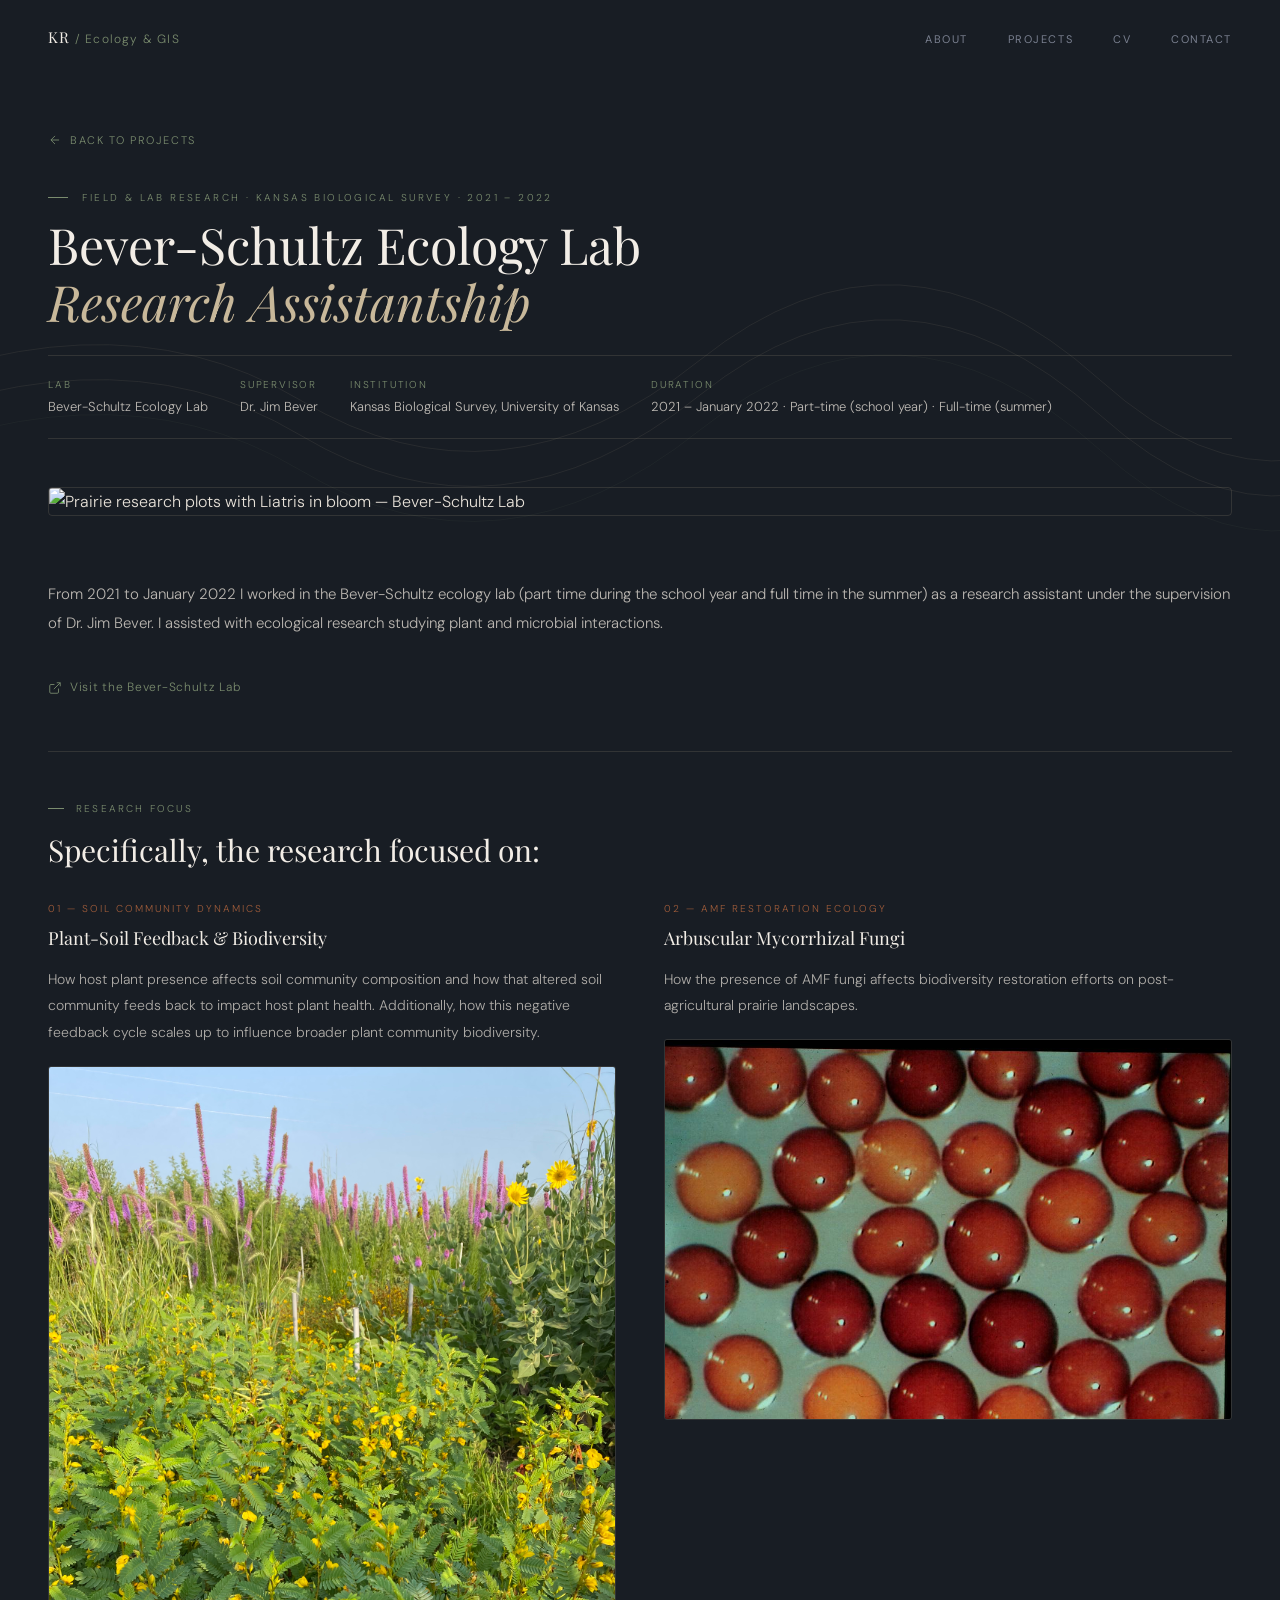
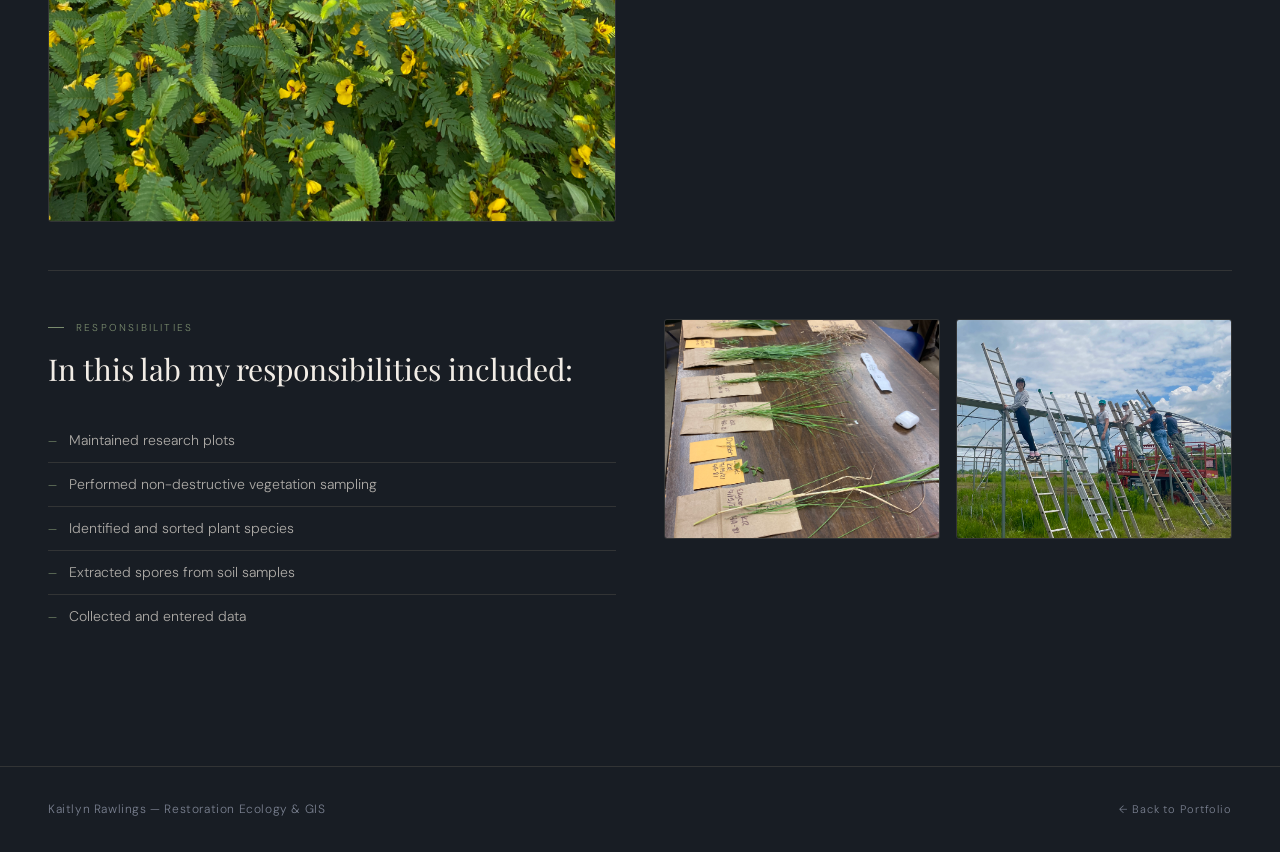
==== projects/ecology-lab.html @ afaaa9ea "Add files via upload" ====
<!DOCTYPE html>
<html lang="en">
<head>
  <meta charset="UTF-8">
  <meta name="viewport" content="width=device-width, initial-scale=1.0">
  <title>Bever-Schultz Ecology Lab — Kaitlyn Rawlings</title>
  <link rel="preconnect" href="https://fonts.googleapis.com">
  <link rel="preconnect" href="https://fonts.gstatic.com" crossorigin>
  <link href="https://fonts.googleapis.com/css2?family=Playfair+Display:ital,wght@0,400;0,600;1,400&family=DM+Sans:opsz,wght@9..40,300;9..40,400;9..40,500&display=swap" rel="stylesheet">
  <link rel="stylesheet" href="../css/style.css">
  <style>
    .pp { max-width: 1400px; margin: 0 auto; padding: 8rem 3rem 5rem; position: relative; z-index: 1; }
    .project-back { display: inline-flex; align-items: center; gap: 0.5rem; font-size: 11px; letter-spacing: 0.14em; text-transform: uppercase; color: var(--sage); text-decoration: none; margin-bottom: 2.5rem; transition: color 0.2s; }
    .project-back:hover { color: var(--sand); }
    .project-back svg { width: 14px; height: 14px; }
    .ph h1 { font-family: 'Playfair Display', serif; font-size: clamp(30px, 4vw, 50px); color: var(--cream); font-weight: 400; line-height: 1.15; margin-bottom: 1.5rem; }
    .pmeta { display: flex; flex-wrap: wrap; gap: 2rem; padding: 1.25rem 0; border-top: 1px solid var(--line); border-bottom: 1px solid var(--line); margin-bottom: 3rem; }
    .mi { display: flex; flex-direction: column; gap: 0.2rem; }
    .ml { font-size: 10px; letter-spacing: 0.18em; text-transform: uppercase; color: var(--sage); }
    .mv { font-size: 13px; color: rgba(232,226,217,0.8); }
    .hero-img-wrap { width: 100%; margin-bottom: 4rem; border-radius: 4px; overflow: hidden; border: 1px solid var(--line); max-height: 500px; }
    .hero-img-wrap img { width: 100%; display: block; object-fit: cover; max-height: 500px; }
    .ptxt { font-size: 15px; color: rgba(232,226,217,0.78); line-height: 1.9; margin-bottom: 1.5rem; }
    .se { font-size: 10px; letter-spacing: 0.22em; text-transform: uppercase; color: var(--sage); margin-bottom: 0.5rem; display: flex; align-items: center; gap: 0.75rem; }
    .se::before { content: ''; display: block; width: 16px; height: 1px; background: var(--sage); flex-shrink: 0; }
    .sh { font-family: 'Playfair Display', serif; font-size: clamp(22px, 2.5vw, 30px); color: var(--cream); font-weight: 400; margin-bottom: 1.5rem; }
    .research-grid { display: grid; grid-template-columns: 1fr 1fr; gap: 3rem; align-items: start; margin-bottom: 3rem; }
    .research-item { }
    .ri-num { font-size: 10px; letter-spacing: 0.2em; text-transform: uppercase; color: var(--rust); margin-bottom: 0.4rem; }
    .ri-title { font-family: 'Playfair Display', serif; font-size: 18px; color: var(--cream); font-weight: 400; margin-bottom: 0.75rem; }
    .ri-text { font-size: 14px; color: rgba(232,226,217,0.72); line-height: 1.9; }
    .ri-img { width: 100%; border-radius: 3px; border: 1px solid var(--line); display: block; margin-top: 1.25rem; }
    .resp-grid { display: grid; grid-template-columns: 1fr 1fr; gap: 3rem; align-items: start; margin-bottom: 3rem; }
    .resp-list { list-style: none; padding: 0; }
    .resp-list li { font-size: 14px; color: rgba(232,226,217,0.72); line-height: 1.7; padding: 0.6rem 0; border-bottom: 1px solid var(--line); display: flex; align-items: baseline; gap: 0.75rem; }
    .resp-list li:last-child { border-bottom: none; }
    .resp-list li::before { content: '—'; color: var(--sage); font-size: 11px; flex-shrink: 0; }
    .photo-pair { display: grid; grid-template-columns: 1fr 1fr; gap: 1rem; }
    .photo-pair img { width: 100%; border-radius: 3px; border: 1px solid var(--line); display: block; object-fit: cover; height: 220px; }
    .divider { border: none; border-top: 1px solid var(--line); margin: 3rem 0; }
    .lab-link { display: inline-flex; align-items: center; gap: 0.5rem; font-size: 12px; color: var(--sage); text-decoration: none; letter-spacing: 0.06em; transition: color 0.2s; margin-top: 1rem; }
    .lab-link:hover { color: var(--sand); }
    @media (max-width: 900px) {
      .pp { padding: 7rem 1.5rem 4rem; }
      .research-grid, .resp-grid { grid-template-columns: 1fr; gap: 2rem; }
      .photo-pair { grid-template-columns: 1fr; }
      .photo-pair img { height: 260px; }
    }
  </style>
</head>
<body>

  <div class="topo-bg" aria-hidden="true">
    <svg viewBox="0 0 1440 900" preserveAspectRatio="xMidYMid slice" xmlns="http://www.w3.org/2000/svg">
      <path d="M-100,420 Q180,280 380,400 Q580,520 780,360 Q980,200 1180,380 Q1380,560 1560,340" fill="none" stroke="#C8B89A" stroke-width="0.9"/>
      <path d="M-100,455 Q180,315 380,435 Q580,555 780,395 Q980,235 1180,415 Q1380,595 1560,375" fill="none" stroke="#C8B89A" stroke-width="0.9"/>
      <path d="M-100,490 Q180,350 380,470 Q580,590 780,430 Q980,270 1180,450 Q1380,630 1560,410" fill="none" stroke="#7A8C6E" stroke-width="0.7"/>
    </svg>
  </div>

  <nav id="main-nav" class="scrolled">
    <div class="nav-inner">
      <a href="../index.html" class="nav-brand">KR <span>/ Ecology &amp; GIS</span></a>
      <ul class="nav-links">
        <li><a href="../index.html#about">About</a></li>
        <li><a href="../index.html#portfolio">Projects</a></li>
        <li><a href="../index.html#resume">CV</a></li>
        <li><a href="../index.html#contact">Contact</a></li>
      </ul>
    </div>
  </nav>

  <main class="pp">

    <a href="../index.html#portfolio" class="project-back">
      <svg viewBox="0 0 24 24" fill="none" stroke="currentColor" stroke-width="1.5"><path d="M19 12H5M5 12l7-7M5 12l7 7"/></svg>
      Back to Projects
    </a>

    <!-- HEADER -->
    <div class="ph">
      <p class="section-eyebrow">Field & Lab Research · Kansas Biological Survey · 2021 – 2022</p>
      <h1>Bever-Schultz Ecology Lab<br><em style="font-style:italic; color: var(--sand);">Research Assistantship</em></h1>
      <div class="pmeta">
        <div class="mi"><span class="ml">Lab</span><span class="mv">Bever-Schultz Ecology Lab</span></div>
        <div class="mi"><span class="ml">Supervisor</span><span class="mv">Dr. Jim Bever</span></div>
        <div class="mi"><span class="ml">Institution</span><span class="mv">Kansas Biological Survey, University of Kansas</span></div>
        <div class="mi"><span class="ml">Duration</span><span class="mv">2021 – January 2022 · Part-time (school year) · Full-time (summer)</span></div>
      </div>
    </div>

    <!-- HERO IMAGE -->
    <div class="hero-img-wrap">
      <img src="lab_field_liatris.jpg" alt="Prairie research plots with Liatris in bloom — Bever-Schultz Lab">
    </div>

    <!-- OVERVIEW -->
    <p class="ptxt">From 2021 to January 2022 I worked in the Bever-Schultz ecology lab (part time during the school year and full time in the summer) as a research assistant under the supervision of Dr. Jim Bever. I assisted with ecological research studying plant and microbial interactions.</p>

    <a href="https://bever-schultzlab.weebly.com" target="_blank" rel="noopener" class="lab-link">
      <svg width="14" height="14" viewBox="0 0 24 24" fill="none" stroke="currentColor" stroke-width="1.5"><path d="M18 13v6a2 2 0 01-2 2H5a2 2 0 01-2-2V8a2 2 0 012-2h6"/><polyline points="15 3 21 3 21 9"/><line x1="10" y1="14" x2="21" y2="3"/></svg>
      Visit the Bever-Schultz Lab
    </a>

    <hr class="divider">

    <!-- RESEARCH FOCUS -->
    <p class="se">Research Focus</p>
    <h2 class="sh">Specifically, the research focused on:</h2>

    <div class="research-grid">
      <div class="research-item">
        <p class="ri-num">01 — Soil Community Dynamics</p>
        <h3 class="ri-title">Plant-Soil Feedback & Biodiversity</h3>
        <p class="ri-text">How host plant presence affects soil community composition and how that altered soil community feeds back to impact host plant health. Additionally, how this negative feedback cycle scales up to influence broader plant community biodiversity.</p>
        <img src="lab_field_plots.jpg" alt="Prairie research plots" class="ri-img">
      </div>
      <div class="research-item">
        <p class="ri-num">02 — AMF Restoration Ecology</p>
        <h3 class="ri-title">Arbuscular Mycorrhizal Fungi</h3>
        <p class="ri-text">How the presence of AMF fungi affects biodiversity restoration efforts on post-agricultural prairie landscapes.</p>
        <img src="lab_spores.jpg" alt="Arbuscular mycorrhizal fungi spores under microscope" class="ri-img">
      </div>
    </div>

    <hr class="divider">

    <!-- RESPONSIBILITIES + PHOTOS -->
    <div class="resp-grid">
      <div>
        <p class="se">Responsibilities</p>
        <h2 class="sh">In this lab my responsibilities included:</h2>
        <ul class="resp-list">
          <li>Maintained research plots</li>
          <li>Performed non-destructive vegetation sampling</li>
          <li>Identified and sorted plant species</li>
          <li>Extracted spores from soil samples</li>
          <li>Collected and entered data</li>
        </ul>
      </div>
      <div>
        <div class="photo-pair">
          <img src="lab_sorting.jpg" alt="Vegetation sorting and identification in the lab">
          <img src="lab_team_setup.jpg" alt="Team setting up field experiment infrastructure">
        </div>
      </div>
    </div>

  </main>

  <footer style="position: relative; z-index: 1;">
    <div class="footer-inner">
      <p class="footer-left">Kaitlyn Rawlings &mdash; Restoration Ecology &amp; GIS</p>
      <p class="footer-right"><a href="../index.html" style="color: var(--muted); text-decoration: none;">← Back to Portfolio</a></p>
    </div>
  </footer>

  <script>
    const nav = document.getElementById('main-nav');
    window.addEventListener('scroll', () => {
      nav.classList.toggle('scrolled', window.scrollY > 60);
    }, { passive: true });
  </script>
</body>
</html>
---- css/style.css ----
/* ================================================
   Kaitlyn Rawlings — Portfolio
   Topographic Field Science Aesthetic
   ================================================ */

:root {
  --sand:    #C8B89A;
  --sage:    #7A8C6E;
  --slate:   #2C3440;
  --deep:    #181D24;
  --deeper:  #121519;
  --fog:     #E8E2D9;
  --cream:   #F2EDE6;
  --rust:    #A05C3A;
  --muted:   #7A8090;
  --line:    rgba(200,184,154,0.15);
  --line-md: rgba(200,184,154,0.25);
}

/* ---- RESET ---- */
*, *::before, *::after { box-sizing: border-box; margin: 0; padding: 0; }
html { scroll-behavior: smooth; font-size: 16px; }

body {
  background: var(--deep);
  color: var(--fog);
  font-family: 'DM Sans', 'Helvetica Neue', sans-serif;
  font-weight: 300;
  line-height: 1.7;
  overflow-x: hidden;
  -webkit-font-smoothing: antialiased;
}

img { max-width: 100%; display: block; }
a { color: inherit; }

/* ---- PASSWORD GATE ---- */
#gate {
  position: fixed;
  inset: 0;
  z-index: 9999;
  background: var(--deeper);
  display: flex;
  align-items: center;
  justify-content: center;
  transition: opacity 0.6s ease;
}
#gate.hidden {
  opacity: 0;
  pointer-events: none;
}

.gate-inner {
  text-align: center;
  max-width: 380px;
  width: 90%;
  padding: 0 1rem;
}

.gate-mark {
  display: flex;
  justify-content: center;
  margin-bottom: 2rem;
}

.gate-eyebrow {
  font-size: 10px;
  letter-spacing: 0.22em;
  text-transform: uppercase;
  color: var(--sage);
  margin-bottom: 0.75rem;
}

.gate-title {
  font-family: 'Playfair Display', Georgia, serif;
  font-size: 38px;
  color: var(--cream);
  font-weight: 400;
  margin-bottom: 0.25rem;
}

.gate-sub {
  font-size: 13px;
  color: var(--muted);
  letter-spacing: 0.05em;
  margin-bottom: 2.5rem;
}

.gate-form {
  display: flex;
  flex-direction: column;
  gap: 0.75rem;
}

.gate-input {
  background: rgba(255,255,255,0.04);
  border: 1px solid rgba(200,184,154,0.25);
  color: var(--fog);
  font-family: 'DM Sans', sans-serif;
  font-size: 15px;
  font-weight: 300;
  padding: 13px 18px;
  border-radius: 3px;
  outline: none;
  letter-spacing: 0.06em;
  transition: border-color 0.2s;
  text-align: center;
}
.gate-input::placeholder { color: var(--muted); }
.gate-input:focus { border-color: var(--sand); }

.gate-btn {
  background: var(--sage);
  color: var(--cream);
  border: none;
  font-family: 'DM Sans', sans-serif;
  font-size: 11px;
  font-weight: 500;
  letter-spacing: 0.15em;
  text-transform: uppercase;
  padding: 14px;
  border-radius: 3px;
  cursor: pointer;
  transition: background 0.2s;
}
.gate-btn:hover { background: #6A7C5E; }

.gate-error {
  font-size: 12px;
  color: #C07060;
  margin-top: 0.5rem;
  min-height: 18px;
  letter-spacing: 0.04em;
}

.gate-note {
  font-size: 11px;
  color: rgba(122,128,144,0.6);
  margin-top: 2rem;
  letter-spacing: 0.06em;
}

/* ---- TOPO BG ---- */
.topo-bg {
  position: fixed;
  inset: 0;
  z-index: 0;
  pointer-events: none;
  opacity: 0.1;
  overflow: hidden;
}
.topo-bg svg { width: 100%; height: 100%; }

/* ---- NAV ---- */
#main-nav {
  position: fixed;
  top: 0; left: 0; right: 0;
  z-index: 100;
  transition: background 0.3s;
}
#main-nav.scrolled {
  background: rgba(24,29,36,0.96);
  backdrop-filter: blur(12px);
  border-bottom: 1px solid var(--line);
}

.nav-inner {
  max-width: 1400px;
  margin: 0 auto;
  padding: 1.5rem 3rem;
  display: flex;
  align-items: center;
  justify-content: space-between;
}

.nav-brand {
  font-family: 'Playfair Display', serif;
  font-size: 15px;
  letter-spacing: 0.06em;
  color: var(--cream);
  text-decoration: none;
}
.nav-brand span {
  color: var(--sage);
  font-family: 'DM Sans', sans-serif;
  font-size: 12px;
  font-weight: 300;
  letter-spacing: 0.1em;
}

.nav-links {
  display: flex;
  gap: 2.5rem;
  list-style: none;
}
.nav-links a {
  color: var(--muted);
  text-decoration: none;
  font-size: 11px;
  letter-spacing: 0.14em;
  text-transform: uppercase;
  transition: color 0.2s;
  font-weight: 400;
}
.nav-links a:hover { color: var(--sand); }

.nav-toggle {
  display: none;
  flex-direction: column;
  gap: 5px;
  background: none;
  border: none;
  cursor: pointer;
  padding: 4px;
}
.nav-toggle span {
  display: block;
  width: 22px; height: 1px;
  background: var(--fog);
  transition: all 0.3s;
}

/* ---- SECTIONS ---- */
section { position: relative; z-index: 1; }

.section-alt { background: rgba(255,255,255,0.025); }

.section-inner {
  max-width: 1400px;
  margin: 0 auto;
  padding: 5rem 3rem;
}

.section-eyebrow {
  font-size: 10px;
  letter-spacing: 0.24em;
  text-transform: uppercase;
  color: var(--sage);
  margin-bottom: 0.6rem;
  display: flex;
  align-items: center;
  gap: 0.9rem;
}
.section-eyebrow::before {
  content: '';
  display: block;
  width: 20px; height: 1px;
  background: var(--sage);
  flex-shrink: 0;
}

.section-title {
  font-family: 'Playfair Display', serif;
  font-size: clamp(34px, 4.5vw, 52px);
  color: var(--cream);
  line-height: 1.1;
  margin-bottom: 3rem;
  font-weight: 400;
}

/* ---- HERO ---- */
#hero {
  display: flex;
  flex-direction: column;
  justify-content: center;
  padding: 7rem 3rem 5rem;
  position: relative;
}

.hero-three {
  max-width: 1400px;
  margin: 0 auto;
  width: 100%;
  display: grid;
  grid-template-columns: 1.2fr 0.65fr 0.85fr;
  gap: 3rem;
  align-items: center;
}

.hero-col-left { }

.hero-col-photo {
  display: flex;
  align-items: stretch;
}

.hero-photo-placeholder {
  width: 100%;
  min-height: 320px;
  background: rgba(44,52,64,0.6);
  border: 1px solid var(--line);
  border-radius: 3px;
  display: flex;
  flex-direction: column;
  align-items: center;
  justify-content: center;
  gap: 0.75rem;
}

.hero-col-photo img {
  width: 100%;
  height: 100%;
  min-height: 320px;
  object-fit: cover;
  border-radius: 3px;
  display: block;
}

.placeholder-text {
  font-size: 10px;
  letter-spacing: 0.1em;
  text-transform: uppercase;
  color: rgba(122,128,144,0.45);
}

.hero-col-facts {
  display: flex;
  flex-direction: column;
  gap: 0;
  border-left: 1px solid var(--line);
  padding-left: 2.5rem;
}

.hero-fact {
  display: flex;
  flex-direction: column;
  gap: 0.2rem;
  padding: 1.1rem 0;
  border-bottom: 1px solid var(--line);
}
.hero-fact:first-child { padding-top: 0; }
.hero-fact:last-child { border-bottom: none; }

.hero-fact-label {
  font-size: 10px;
  letter-spacing: 0.18em;
  text-transform: uppercase;
  color: var(--sage);
}

.hero-fact-val {
  font-size: 13px;
  color: rgba(232,226,217,0.78);
  line-height: 1.6;
}

.hero-eyebrow {
  display: flex;
  align-items: center;
  gap: 1rem;
  font-size: 11px;
  letter-spacing: 0.2em;
  text-transform: uppercase;
  color: var(--sage);
  margin-bottom: 1.75rem;
}

.eyebrow-line {
  display: block;
  width: 40px; height: 1px;
  background: var(--sage);
  flex-shrink: 0;
}

.hero-name {
  font-family: 'Playfair Display', serif;
  font-size: clamp(36px, 4.5vw, 62px);
  line-height: 1.0;
  color: var(--cream);
  margin-bottom: 0.2em;
  font-weight: 400;
}
.hero-name em {
  font-style: italic;
  color: var(--sand);
}

.hero-bio {
  font-size: 15px;
  color: rgba(232,226,217,0.78);
  line-height: 1.85;
  margin-bottom: 1.75rem;
  max-width: 500px;
}

.hero-tagline {
  font-family: 'Playfair Display', serif;
  font-size: clamp(16px, 2vw, 22px);
  color: var(--sage);
  font-style: italic;
  margin-bottom: 1.75rem;
}

.hero-cta {
  display: flex;
  gap: 1rem;
  flex-wrap: wrap;
}

.btn-primary {
  background: var(--sage);
  color: var(--cream);
  text-decoration: none;
  font-size: 11px;
  font-weight: 500;
  letter-spacing: 0.14em;
  text-transform: uppercase;
  padding: 14px 30px;
  border-radius: 2px;
  transition: background 0.2s;
  display: inline-block;
}
.btn-primary:hover { background: #6A7C5E; color: var(--cream); }

.btn-ghost {
  border: 1px solid rgba(200,184,154,0.35);
  color: var(--sand);
  text-decoration: none;
  font-size: 11px;
  font-weight: 400;
  letter-spacing: 0.14em;
  text-transform: uppercase;
  padding: 14px 30px;
  border-radius: 2px;
  transition: all 0.2s;
  display: inline-block;
}
.btn-ghost:hover {
  border-color: var(--sand);
  background: rgba(200,184,154,0.07);
  color: var(--sand);
}

.hero-scroll-hint {
  position: absolute;
  bottom: 2.5rem;
  left: 3rem;
  display: flex;
  align-items: center;
  gap: 1rem;
  color: var(--muted);
  font-size: 10px;
  letter-spacing: 0.18em;
  text-transform: uppercase;
}
.scroll-line {
  width: 1px;
  height: 40px;
  background: linear-gradient(to bottom, var(--muted), transparent);
}

/* ---- ABOUT ---- */
.about-grid {
  display: grid;
  grid-template-columns: 1.6fr 1fr;
  gap: 4rem;
  align-items: start;
}

.about-text p {
  color: rgba(232,226,217,0.78);
  font-size: 15px;
  margin-bottom: 1.25rem;
  line-height: 1.9;
}

.about-facts { display: flex; flex-direction: column; gap: 1.25rem; }

.fact-card {
  border-left: 2px solid rgba(122,140,110,0.5);
  padding: 0.6rem 0 0.6rem 1.25rem;
}
.fact-label {
  font-size: 10px;
  letter-spacing: 0.18em;
  text-transform: uppercase;
  color: var(--sage);
  margin-bottom: 0.3rem;
}
.fact-value {
  font-size: 13px;
  color: rgba(232,226,217,0.8);
  line-height: 1.6;
}

/* ---- SKILLS ---- */
.skills-grid {
  display: grid;
  grid-template-columns: repeat(auto-fit, minmax(230px, 1fr));
  gap: 1.5rem;
}

.skill-card {
  background: rgba(255,255,255,0.03);
  border: 1px solid var(--line);
  border-radius: 3px;
  padding: 2rem 1.75rem;
  transition: border-color 0.3s;
}
.skill-card:hover { border-color: var(--line-md); }

.skill-icon-wrap {
  color: var(--sage);
  margin-bottom: 1.25rem;
  opacity: 0.7;
}

.skill-cat {
  font-size: 10px;
  letter-spacing: 0.18em;
  text-transform: uppercase;
  color: var(--sage);
  margin-bottom: 0.3rem;
}

.skill-name {
  font-family: 'Playfair Display', serif;
  font-size: 17px;
  color: var(--cream);
  margin-bottom: 0.9rem;
  font-weight: 400;
  line-height: 1.3;
}

.skill-tags { display: flex; flex-wrap: wrap; gap: 0.4rem; }

.tag {
  font-size: 11px;
  letter-spacing: 0.04em;
  color: var(--muted);
  background: rgba(122,140,110,0.1);
  border: 1px solid rgba(122,140,110,0.2);
  padding: 3px 9px;
  border-radius: 2px;
}

/* ---- PORTFOLIO ---- */
.portfolio-grid {
  display: grid;
  grid-template-columns: repeat(auto-fit, minmax(300px, 1fr));
  gap: 2rem;
}

.project-card {
  background: rgba(255,255,255,0.03);
  border: 1px solid var(--line);
  border-radius: 3px;
  overflow: hidden;
  transition: transform 0.35s ease, border-color 0.3s;
}
.project-card:hover {
  transform: translateY(-5px);
  border-color: var(--line-md);
}

.project-thumb {
  height: 190px;
  position: relative;
  overflow: hidden;
}
.thumb-stormwater {
  background: linear-gradient(145deg, #1e2a38 0%, #1a2820 100%);
}
.thumb-catchment {
  background: linear-gradient(145deg, #1a2838 0%, #162030 100%);
}
.thumb-quindaro {
  background: linear-gradient(145deg, #1f2a1a 0%, #1a2530 100%);
}
.thumb-mycorrhizal {
  background: linear-gradient(145deg, #251f1a 0%, #1a2020 100%);
}

.thumb-overlay {
  position: absolute;
  inset: 0;
  display: flex;
  align-items: flex-end;
  padding: 1rem 1.25rem;
}
.thumb-tag {
  font-size: 10px;
  letter-spacing: 0.14em;
  text-transform: uppercase;
  color: var(--sage);
  background: rgba(24,29,36,0.7);
  padding: 4px 10px;
  border-radius: 2px;
  backdrop-filter: blur(4px);
}

.project-body { padding: 1.5rem 1.75rem; }

.project-type {
  font-size: 10px;
  letter-spacing: 0.16em;
  text-transform: uppercase;
  color: var(--rust);
  margin-bottom: 0.4rem;
  opacity: 0.85;
}

.project-name {
  font-family: 'Playfair Display', serif;
  font-size: 17px;
  color: var(--cream);
  margin-bottom: 0.65rem;
  line-height: 1.35;
  font-weight: 400;
}

.project-desc {
  font-size: 13px;
  color: rgba(232,226,217,0.62);
  line-height: 1.75;
  margin-bottom: 1.1rem;
}

.project-tags { display: flex; flex-wrap: wrap; gap: 0.4rem; }

/* ---- CARTOGRAPHY ---- */
.carto-intro {
  max-width: 580px;
  color: rgba(232,226,217,0.72);
  font-size: 15px;
  margin-bottom: 3rem;
  line-height: 1.85;
}

.carto-grid {
  display: grid;
  grid-template-columns: repeat(auto-fit, minmax(300px, 1fr));
  gap: 2rem;
  margin-bottom: 1.75rem;
}

.map-card {
  background: rgba(255,255,255,0.03);
  border: 1px solid var(--line);
  border-radius: 3px;
  overflow: hidden;
  transition: transform 0.35s ease, border-color 0.3s;
}
.map-card:hover {
  transform: translateY(-5px);
  border-color: var(--line-md);
}

.map-thumb {
  height: 220px;
  background: var(--slate);
  display: flex;
  align-items: center;
  justify-content: center;
  overflow: hidden;
  position: relative;
}
.map-thumb img {
  width: 100%;
  height: 100%;
  object-fit: cover;
  transition: transform 0.4s ease;
}
.map-card:hover .map-thumb img { transform: scale(1.03); }

.map-placeholder {
  display: flex;
  flex-direction: column;
  align-items: center;
  gap: 0.75rem;
}
.map-placeholder-text {
  font-size: 11px;
  letter-spacing: 0.1em;
  text-transform: uppercase;
  color: rgba(122,128,144,0.5);
}

.map-info { padding: 1.5rem 1.75rem; }

.map-org {
  font-size: 10px;
  letter-spacing: 0.16em;
  text-transform: uppercase;
  color: var(--rust);
  margin-bottom: 0.4rem;
  opacity: 0.85;
}

.map-title {
  font-family: 'Playfair Display', serif;
  font-size: 16px;
  color: var(--cream);
  margin-bottom: 0.5rem;
  line-height: 1.35;
  font-weight: 400;
}

.map-desc {
  font-size: 12px;
  color: rgba(232,226,217,0.58);
  line-height: 1.7;
  margin-bottom: 1rem;
}

.map-meta { display: flex; flex-wrap: wrap; gap: 0.4rem; }

.carto-note {
  font-size: 12px;
  color: rgba(122,128,144,0.6);
  border-left: 2px solid rgba(122,140,110,0.3);
  padding-left: 1rem;
  line-height: 1.7;
  font-style: italic;
}

/* ---- RESUME ---- */
.resume-layout {
  display: grid;
  grid-template-columns: 1.1fr 1fr;
  gap: 5rem;
  align-items: start;
}

.resume-col-title {
  font-size: 10px;
  letter-spacing: 0.2em;
  text-transform: uppercase;
  color: var(--sage);
  margin-bottom: 2rem;
  padding-bottom: 0.75rem;
  border-bottom: 1px solid var(--line);
}

.resume-item { margin-bottom: 2.25rem; }

.resume-header {
  display: flex;
  justify-content: space-between;
  align-items: flex-start;
  gap: 1rem;
  margin-bottom: 0.35rem;
}

.resume-role {
  font-family: 'Playfair Display', serif;
  font-size: 15px;
  color: var(--cream);
  font-weight: 400;
  line-height: 1.3;
}

.resume-date {
  font-size: 11px;
  color: var(--muted);
  letter-spacing: 0.04em;
  white-space: nowrap;
  flex-shrink: 0;
  padding-top: 2px;
}

.resume-org {
  font-size: 12px;
  color: var(--sage);
  margin-bottom: 0.5rem;
  letter-spacing: 0.03em;
}

.resume-bullets {
  list-style: none;
  display: flex;
  flex-direction: column;
  gap: 0.4rem;
}
.resume-bullets li {
  font-size: 13px;
  color: rgba(232,226,217,0.6);
  line-height: 1.7;
  padding-left: 1rem;
  position: relative;
}
.resume-bullets li::before {
  content: '—';
  position: absolute;
  left: 0;
  color: rgba(122,140,110,0.5);
  font-size: 11px;
}

.resume-detail {
  font-size: 13px;
  color: rgba(232,226,217,0.6);
  line-height: 1.7;
}

.skills-list { display: flex; flex-direction: column; gap: 0; }

.skill-row {
  display: grid;
  grid-template-columns: 110px 1fr;
  gap: 1rem;
  padding: 0.8rem 0;
  border-bottom: 1px solid var(--line);
  align-items: baseline;
}

.skill-row-label {
  font-size: 10px;
  letter-spacing: 0.12em;
  text-transform: uppercase;
  color: var(--muted);
  flex-shrink: 0;
}

.skill-row-val {
  font-size: 13px;
  color: rgba(232,226,217,0.72);
}

.resume-download {
  margin-top: 2.5rem;
  padding-top: 2rem;
  border-top: 1px solid var(--line);
}

/* ---- CV ---- */
.cv-desc {
  font-size: 15px;
  color: rgba(232,226,217,0.72);
  max-width: 480px;
  line-height: 1.8;
  margin-bottom: 2rem;
}

.cv-btns {
  display: flex;
  gap: 1rem;
  flex-wrap: wrap;
}

.maps-subtitle {
  font-family: 'Playfair Display', serif;
  font-size: 28px;
  color: var(--cream);
  font-weight: 400;
  margin: 4rem 0 1rem;
}

/* ---- CONTACT ---- */
.contact-grid {
  display: grid;
  grid-template-columns: 1fr 1fr;
  gap: 5rem;
  align-items: start;
}

.contact-text {
  font-size: 15px;
  color: rgba(232,226,217,0.72);
  line-height: 1.9;
  margin-bottom: 1.25rem;
}

.contact-right { display: flex; flex-direction: column; gap: 0.75rem; }

.contact-link {
  display: flex;
  align-items: center;
  gap: 1rem;
  text-decoration: none;
  padding: 1rem 1.25rem;
  border: 1px solid var(--line);
  border-radius: 3px;
  transition: all 0.2s;
  color: var(--fog);
}
.contact-link:hover {
  border-color: var(--line-md);
  background: rgba(255,255,255,0.02);
  color: var(--sand);
}

.contact-link-icon {
  color: var(--sage);
  flex-shrink: 0;
  opacity: 0.8;
}

.contact-link-type {
  display: block;
  font-size: 10px;
  letter-spacing: 0.14em;
  text-transform: uppercase;
  color: var(--muted);
  margin-bottom: 2px;
}

.contact-link-val {
  font-size: 14px;
  font-weight: 400;
}

.contact-note {
  font-size: 12px;
  color: rgba(122,128,144,0.6);
  padding: 1rem 1.25rem;
  border: 1px dashed rgba(200,184,154,0.15);
  border-radius: 3px;
  line-height: 1.6;
  margin-top: 0.25rem;
  font-style: italic;
}

/* ---- FOOTER ---- */
footer {
  position: relative;
  z-index: 1;
  border-top: 1px solid var(--line);
  padding: 2rem 3rem;
}

.footer-inner {
  max-width: 1400px;
  margin: 0 auto;
  display: flex;
  justify-content: space-between;
  align-items: center;
}

.footer-left {
  font-size: 12px;
  color: var(--muted);
  letter-spacing: 0.05em;
}

.footer-right {
  font-size: 11px;
  color: rgba(122,128,144,0.45);
  letter-spacing: 0.08em;
}

/* ---- SCROLL ANIMATIONS ---- */
.fade-up {
  opacity: 0;
  transform: translateY(28px);
  transition: opacity 0.75s ease, transform 0.75s ease;
}
.fade-up.visible {
  opacity: 1;
  transform: translateY(0);
}

/* ---- RESPONSIVE ---- */
@media (max-width: 900px) {
  .about-grid,
  .resume-layout,
  .contact-grid { grid-template-columns: 1fr; gap: 3rem; }

  .nav-inner { padding: 1.25rem 1.5rem; }
  .nav-links { display: none; flex-direction: column; gap: 0; }
  .nav-links.open {
    display: flex;
    position: absolute;
    top: 100%;
    left: 0; right: 0;
    background: rgba(18,21,25,0.98);
    border-bottom: 1px solid var(--line);
    padding: 1rem 1.5rem 1.5rem;
  }
  .nav-links.open li a {
    display: block;
    padding: 0.7rem 0;
    border-bottom: 1px solid var(--line);
  }
  .nav-toggle { display: flex; }

  #hero { padding: 8rem 1.5rem 4rem; }
  .hero-three { grid-template-columns: 1fr; gap: 2rem; }
  .hero-col-photo { order: -1; }
  .hero-photo-placeholder { min-height: 200px; }
  .hero-col-photo img { min-height: 200px; }
  .hero-col-facts { border-left: none; padding-left: 0; border-top: 1px solid var(--line); padding-top: 1.5rem; display: grid; grid-template-columns: 1fr 1fr; gap: 0; }
  .hero-fact { padding: 0.8rem 1rem 0.8rem 0; }
  .section-inner { padding: 5rem 1.5rem; }
  .hero-scroll-hint { left: 1.5rem; }
  footer { padding: 1.5rem; }
  .footer-inner { flex-direction: column; gap: 0.4rem; text-align: center; }
}

@media (max-width: 580px) {
  .hero-name { font-size: 52px; }
  .portfolio-grid, .carto-grid { grid-template-columns: 1fr; }
  .skills-grid { grid-template-columns: 1fr; }
}
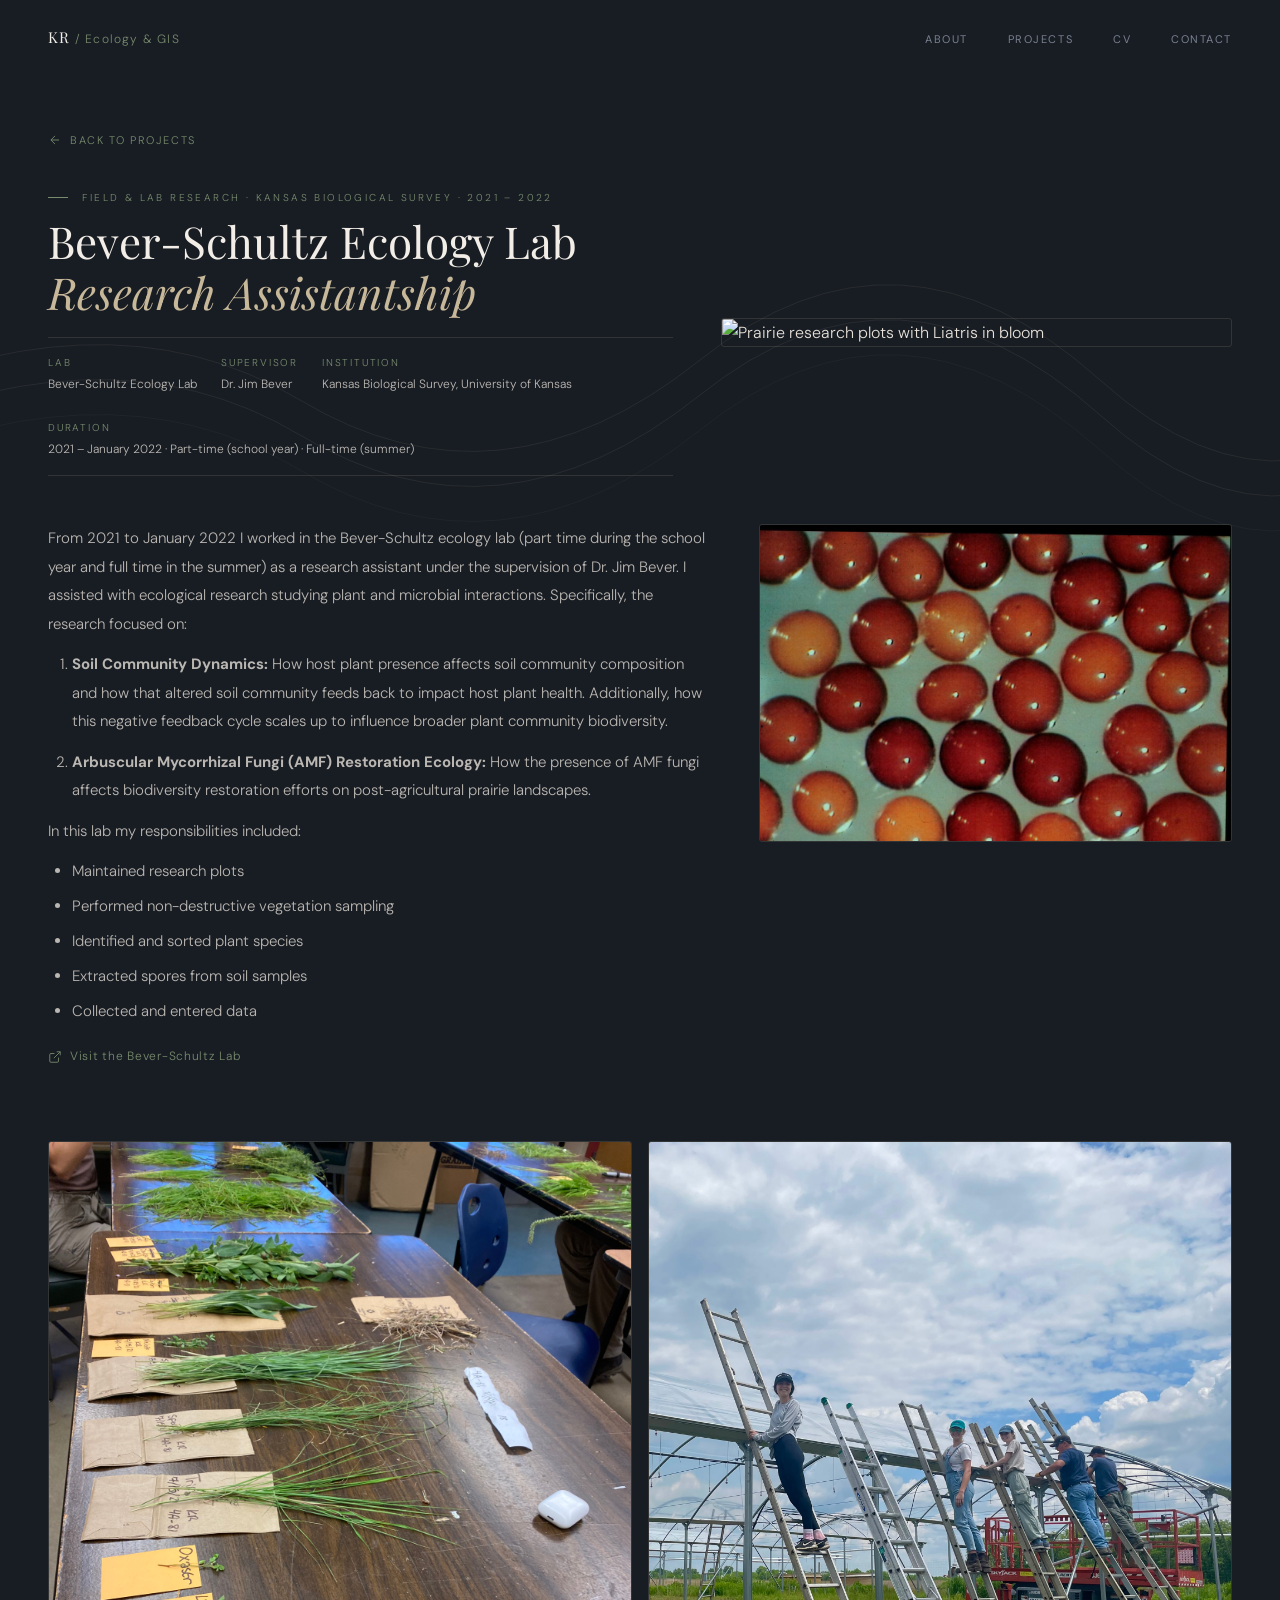
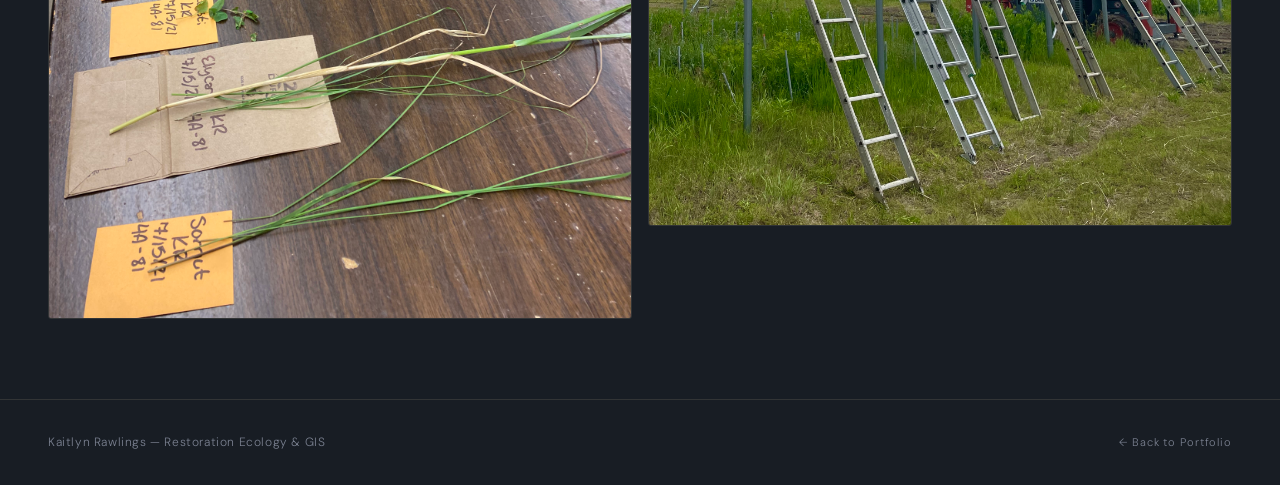
==== commit b6d49f15: "Add files via upload" ====
--- a/projects/ecology-lab.html
+++ b/projects/ecology-lab.html
@@ -10,41 +10,75 @@
   <link rel="stylesheet" href="../css/style.css">
   <style>
     .pp { max-width: 1400px; margin: 0 auto; padding: 8rem 3rem 5rem; position: relative; z-index: 1; }
+
     .project-back { display: inline-flex; align-items: center; gap: 0.5rem; font-size: 11px; letter-spacing: 0.14em; text-transform: uppercase; color: var(--sage); text-decoration: none; margin-bottom: 2.5rem; transition: color 0.2s; }
     .project-back:hover { color: var(--sand); }
     .project-back svg { width: 14px; height: 14px; }
-    .ph h1 { font-family: 'Playfair Display', serif; font-size: clamp(30px, 4vw, 50px); color: var(--cream); font-weight: 400; line-height: 1.15; margin-bottom: 1.5rem; }
-    .pmeta { display: flex; flex-wrap: wrap; gap: 2rem; padding: 1.25rem 0; border-top: 1px solid var(--line); border-bottom: 1px solid var(--line); margin-bottom: 3rem; }
+
+    /* HEADER + HERO SIDE BY SIDE */
+    .header-hero {
+      display: grid;
+      grid-template-columns: 1.1fr 0.9fr;
+      gap: 3rem;
+      align-items: center;
+      margin-bottom: 3rem;
+    }
+    .ph h1 { font-family: 'Playfair Display', serif; font-size: clamp(28px, 3.5vw, 44px); color: var(--cream); font-weight: 400; line-height: 1.15; margin-bottom: 1.25rem; }
+    .pmeta { display: flex; flex-wrap: wrap; gap: 1.5rem; padding: 1rem 0; border-top: 1px solid var(--line); border-bottom: 1px solid var(--line); margin-bottom: 0; }
     .mi { display: flex; flex-direction: column; gap: 0.2rem; }
     .ml { font-size: 10px; letter-spacing: 0.18em; text-transform: uppercase; color: var(--sage); }
-    .mv { font-size: 13px; color: rgba(232,226,217,0.8); }
-    .hero-img-wrap { width: 100%; margin-bottom: 4rem; border-radius: 4px; overflow: hidden; border: 1px solid var(--line); max-height: 500px; }
-    .hero-img-wrap img { width: 100%; display: block; object-fit: cover; max-height: 500px; }
-    .ptxt { font-size: 15px; color: rgba(232,226,217,0.78); line-height: 1.9; margin-bottom: 1.5rem; }
-    .se { font-size: 10px; letter-spacing: 0.22em; text-transform: uppercase; color: var(--sage); margin-bottom: 0.5rem; display: flex; align-items: center; gap: 0.75rem; }
-    .se::before { content: ''; display: block; width: 16px; height: 1px; background: var(--sage); flex-shrink: 0; }
-    .sh { font-family: 'Playfair Display', serif; font-size: clamp(22px, 2.5vw, 30px); color: var(--cream); font-weight: 400; margin-bottom: 1.5rem; }
-    .research-grid { display: grid; grid-template-columns: 1fr 1fr; gap: 3rem; align-items: start; margin-bottom: 3rem; }
-    .research-item { }
-    .ri-num { font-size: 10px; letter-spacing: 0.2em; text-transform: uppercase; color: var(--rust); margin-bottom: 0.4rem; }
-    .ri-title { font-family: 'Playfair Display', serif; font-size: 18px; color: var(--cream); font-weight: 400; margin-bottom: 0.75rem; }
-    .ri-text { font-size: 14px; color: rgba(232,226,217,0.72); line-height: 1.9; }
-    .ri-img { width: 100%; border-radius: 3px; border: 1px solid var(--line); display: block; margin-top: 1.25rem; }
-    .resp-grid { display: grid; grid-template-columns: 1fr 1fr; gap: 3rem; align-items: start; margin-bottom: 3rem; }
-    .resp-list { list-style: none; padding: 0; }
-    .resp-list li { font-size: 14px; color: rgba(232,226,217,0.72); line-height: 1.7; padding: 0.6rem 0; border-bottom: 1px solid var(--line); display: flex; align-items: baseline; gap: 0.75rem; }
-    .resp-list li:last-child { border-bottom: none; }
-    .resp-list li::before { content: '—'; color: var(--sage); font-size: 11px; flex-shrink: 0; }
-    .photo-pair { display: grid; grid-template-columns: 1fr 1fr; gap: 1rem; }
-    .photo-pair img { width: 100%; border-radius: 3px; border: 1px solid var(--line); display: block; object-fit: cover; height: 220px; }
-    .divider { border: none; border-top: 1px solid var(--line); margin: 3rem 0; }
-    .lab-link { display: inline-flex; align-items: center; gap: 0.5rem; font-size: 12px; color: var(--sage); text-decoration: none; letter-spacing: 0.06em; transition: color 0.2s; margin-top: 1rem; }
+    .mv { font-size: 12px; color: rgba(232,226,217,0.8); }
+
+    .hero-img {
+      width: 100%;
+      border-radius: 3px;
+      border: 1px solid var(--line);
+      display: block;
+      max-height: 280px;
+      object-fit: cover;
+      object-position: center 40%;
+    }
+
+    /* MAIN CONTENT */
+    .content-grid {
+      display: grid;
+      grid-template-columns: 1.4fr 1fr;
+      gap: 3rem;
+      align-items: start;
+      margin-bottom: 3rem;
+    }
+
+    .ptxt { font-size: 15px; color: rgba(232,226,217,0.78); line-height: 1.9; margin-bottom: 1.25rem; }
+    .ptxt ol { padding-left: 1.5rem; margin: 0.75rem 0; }
+    .ptxt ol li { margin-bottom: 0.75rem; }
+    .ptxt ul { padding-left: 1.5rem; margin: 0.75rem 0; list-style: disc; }
+    .ptxt ul li { margin-bottom: 0.4rem; }
+
+    .side-photos { display: flex; flex-direction: column; gap: 1rem; }
+    .side-photo { width: 100%; border-radius: 3px; border: 1px solid var(--line); display: block; }
+
+    /* BOTTOM PHOTOS */
+    .bottom-photos {
+      display: grid;
+      grid-template-columns: 1fr 1fr;
+      gap: 1rem;
+      margin-top: 1rem;
+    }
+    .bottom-photos img {
+      width: 100%;
+      border-radius: 3px;
+      border: 1px solid var(--line);
+      display: block;
+    }
+
+    .lab-link { display: inline-flex; align-items: center; gap: 0.5rem; font-size: 12px; color: var(--sage); text-decoration: none; letter-spacing: 0.06em; transition: color 0.2s; margin-top: 0.5rem; }
     .lab-link:hover { color: var(--sand); }
+
     @media (max-width: 900px) {
       .pp { padding: 7rem 1.5rem 4rem; }
-      .research-grid, .resp-grid { grid-template-columns: 1fr; gap: 2rem; }
-      .photo-pair { grid-template-columns: 1fr; }
-      .photo-pair img { height: 260px; }
+      .header-hero { grid-template-columns: 1fr; gap: 2rem; }
+      .content-grid { grid-template-columns: 1fr; gap: 2rem; }
+      .bottom-photos { grid-template-columns: 1fr; }
     }
   </style>
 </head>
@@ -77,73 +111,57 @@
       Back to Projects
     </a>
 
-    <!-- HEADER -->
-    <div class="ph">
-      <p class="section-eyebrow">Field & Lab Research · Kansas Biological Survey · 2021 – 2022</p>
-      <h1>Bever-Schultz Ecology Lab<br><em style="font-style:italic; color: var(--sand);">Research Assistantship</em></h1>
-      <div class="pmeta">
-        <div class="mi"><span class="ml">Lab</span><span class="mv">Bever-Schultz Ecology Lab</span></div>
-        <div class="mi"><span class="ml">Supervisor</span><span class="mv">Dr. Jim Bever</span></div>
-        <div class="mi"><span class="ml">Institution</span><span class="mv">Kansas Biological Survey, University of Kansas</span></div>
-        <div class="mi"><span class="ml">Duration</span><span class="mv">2021 – January 2022 · Part-time (school year) · Full-time (summer)</span></div>
+    <!-- HEADER LEFT / HERO IMAGE RIGHT -->
+    <div class="header-hero">
+      <div class="ph">
+        <p class="section-eyebrow">Field &amp; Lab Research · Kansas Biological Survey · 2021 – 2022</p>
+        <h1>Bever-Schultz Ecology Lab<br><em style="font-style:italic; color: var(--sand);">Research Assistantship</em></h1>
+        <div class="pmeta">
+          <div class="mi"><span class="ml">Lab</span><span class="mv">Bever-Schultz Ecology Lab</span></div>
+          <div class="mi"><span class="ml">Supervisor</span><span class="mv">Dr. Jim Bever</span></div>
+          <div class="mi"><span class="ml">Institution</span><span class="mv">Kansas Biological Survey, University of Kansas</span></div>
+          <div class="mi"><span class="ml">Duration</span><span class="mv">2021 – January 2022 · Part-time (school year) · Full-time (summer)</span></div>
+        </div>
       </div>
+      <img src="lab_field_liatris.jpg" alt="Prairie research plots with Liatris in bloom" class="hero-img">
     </div>
 
-    <!-- HERO IMAGE -->
-    <div class="hero-img-wrap">
-      <img src="lab_field_liatris.jpg" alt="Prairie research plots with Liatris in bloom — Bever-Schultz Lab">
-    </div>
+    <!-- TEXT LEFT / FIELD PLOTS PHOTO RIGHT -->
+    <div class="content-grid">
+      <div class="ptxt">
+        <p>From 2021 to January 2022 I worked in the Bever-Schultz ecology lab (part time during the school year and full time in the summer) as a research assistant under the supervision of Dr. Jim Bever. I assisted with ecological research studying plant and microbial interactions. Specifically, the research focused on:</p>
 
-    <!-- OVERVIEW -->
-    <p class="ptxt">From 2021 to January 2022 I worked in the Bever-Schultz ecology lab (part time during the school year and full time in the summer) as a research assistant under the supervision of Dr. Jim Bever. I assisted with ecological research studying plant and microbial interactions.</p>
+        <ol>
+          <li><strong>Soil Community Dynamics:</strong> How host plant presence affects soil community composition and how that altered soil community feeds back to impact host plant health. Additionally, how this negative feedback cycle scales up to influence broader plant community biodiversity.</li>
+          <li><strong>Arbuscular Mycorrhizal Fungi (AMF) Restoration Ecology:</strong> How the presence of AMF fungi affects biodiversity restoration efforts on post-agricultural prairie landscapes.</li>
+        </ol>
 
-    <a href="https://bever-schultzlab.weebly.com" target="_blank" rel="noopener" class="lab-link">
-      <svg width="14" height="14" viewBox="0 0 24 24" fill="none" stroke="currentColor" stroke-width="1.5"><path d="M18 13v6a2 2 0 01-2 2H5a2 2 0 01-2-2V8a2 2 0 012-2h6"/><polyline points="15 3 21 3 21 9"/><line x1="10" y1="14" x2="21" y2="3"/></svg>
-      Visit the Bever-Schultz Lab
-    </a>
+        <p>In this lab my responsibilities included:</p>
 
-    <hr class="divider">
-
-    <!-- RESEARCH FOCUS -->
-    <p class="se">Research Focus</p>
-    <h2 class="sh">Specifically, the research focused on:</h2>
-
-    <div class="research-grid">
-      <div class="research-item">
-        <p class="ri-num">01 — Soil Community Dynamics</p>
-        <h3 class="ri-title">Plant-Soil Feedback & Biodiversity</h3>
-        <p class="ri-text">How host plant presence affects soil community composition and how that altered soil community feeds back to impact host plant health. Additionally, how this negative feedback cycle scales up to influence broader plant community biodiversity.</p>
-        <img src="lab_field_plots.jpg" alt="Prairie research plots" class="ri-img">
-      </div>
-      <div class="research-item">
-        <p class="ri-num">02 — AMF Restoration Ecology</p>
-        <h3 class="ri-title">Arbuscular Mycorrhizal Fungi</h3>
-        <p class="ri-text">How the presence of AMF fungi affects biodiversity restoration efforts on post-agricultural prairie landscapes.</p>
-        <img src="lab_spores.jpg" alt="Arbuscular mycorrhizal fungi spores under microscope" class="ri-img">
-      </div>
-    </div>
-
-    <hr class="divider">
-
-    <!-- RESPONSIBILITIES + PHOTOS -->
-    <div class="resp-grid">
-      <div>
-        <p class="se">Responsibilities</p>
-        <h2 class="sh">In this lab my responsibilities included:</h2>
-        <ul class="resp-list">
+        <ul>
           <li>Maintained research plots</li>
           <li>Performed non-destructive vegetation sampling</li>
           <li>Identified and sorted plant species</li>
           <li>Extracted spores from soil samples</li>
           <li>Collected and entered data</li>
         </ul>
+
+        <a href="https://bever-schultzlab.weebly.com" target="_blank" rel="noopener" class="lab-link">
+          <svg width="14" height="14" viewBox="0 0 24 24" fill="none" stroke="currentColor" stroke-width="1.5"><path d="M18 13v6a2 2 0 01-2 2H5a2 2 0 01-2-2V8a2 2 0 012-2h6"/><polyline points="15 3 21 3 21 9"/><line x1="10" y1="14" x2="21" y2="3"/></svg>
+          Visit the Bever-Schultz Lab
+        </a>
       </div>
-      <div>
-        <div class="photo-pair">
-          <img src="lab_sorting.jpg" alt="Vegetation sorting and identification in the lab">
-          <img src="lab_team_setup.jpg" alt="Team setting up field experiment infrastructure">
-        </div>
+
+      <!-- FIELD PLOTS + SPORE PHOTOS RIGHT -->
+      <div class="side-photos">
+        <img src="lab_spores.jpg" alt="Arbuscular mycorrhizal fungi spores under microscope" class="side-photo">
       </div>
+    </div>
+
+    <!-- SORTING + TEAM PHOTOS AT BOTTOM -->
+    <div class="bottom-photos">
+      <img src="lab_sorting.jpg" alt="Vegetation sorting and identification in the lab">
+      <img src="lab_team_setup.jpg" alt="Team setting up field experiment infrastructure">
     </div>
 
   </main>
